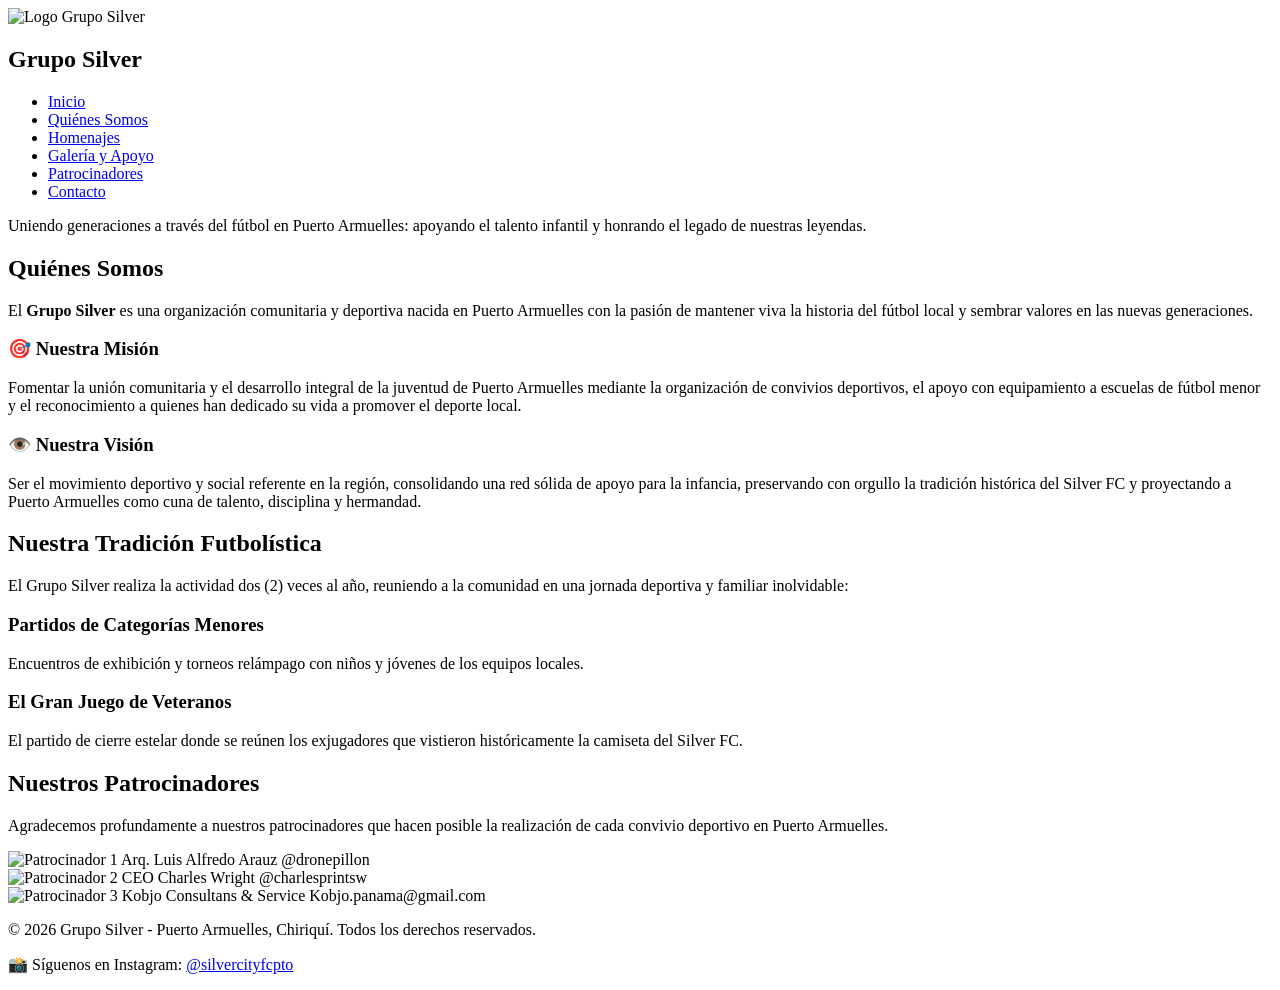
==== index.html @ 68356e7f "Add files via upload" ====
<!DOCTYPE html>
<html lang="es">
    <head>
        <meta charset="UTF-8">
        <meta name="viewport" content="width=device-width, initial-scale=1.0">
        <title>Grupo Silver - Puerto Armuelles</title>
        <!-- Importación de fuente llamativa (Montserrat desde Google Fonts) -->
        <link href="https://fonts.googleapis.com/css2?family=Montserrat:wght@700;900&display=swap" rel="stylesheet">
        <!-- Enlace relativo al archivo CSS principal -->
        <link rel="stylesheet" href="C:\CURSOS INADEH\Curso HTML\ProyectoGrupoSilver\css\estilos.css">
    </head>
    <body>

    <!-- 1. ENCABEZADO Y NAVEGACIÓN PRINCIPAL -->
    <header class="encabezado">
        <div class="logo-container">
            <img src="../img/logo.png" alt="Logo Grupo Silver" class="img-logo">
            <div class="titulo-silver">
                <h2>Grupo Silver</h2>
            </div>
        </div>

        <nav class="menu">
            <ul>
                <li><a href="index.html">Inicio</a></li>
                <li><a href="index.html#quienes-somos">Quiénes Somos</a></li>
                <li><a href="homenajes.html">Homenajes</a></li>
                <li><a href="galeria.html">Galería y Apoyo</a></li>
                <li><a href="index.html#patrocinadores">Patrocinadores</a></li>
                <li><a href="contacto.html">Contacto</a></li>
            </ul>
        </nav>
    </header>

    <!-- 2. CONTENIDO PRINCIPAL DE LA PORTADA -->
    <main>
        <!-- BANNER PRINCIPAL (HERO) -->
        <section id="inicio" class="hero">
            <p>Uniendo generaciones a través del fútbol en Puerto Armuelles: apoyando el talento infantil y honrando el legado de nuestras leyendas.</p>
        </section>

        <!-- SECCIÓN 2: QUIÉNES SOMOS -->
        <section id="quienes-somos" class="seccion">
            <h2>Quiénes Somos</h2>
            <p class="intro-somos">El <strong>Grupo Silver</strong> es una organización comunitaria y deportiva nacida en Puerto Armuelles con la pasión de mantener viva la historia del fútbol local y sembrar valores en las nuevas generaciones.</p>
            
            <div class="tarjetas-contenedor">
                <article class="tarjeta destacado">
                    <h3>🎯 Nuestra Misión</h3>
                    <p>Fomentar la unión comunitaria y el desarrollo integral de la juventud de Puerto Armuelles mediante la organización de convivios deportivos, el apoyo con equipamiento a escuelas de fútbol menor y el reconocimiento a quienes han dedicado su vida a promover el deporte local.</p>
                </article>
                <article class="tarjeta destacado">
                    <h3>👁️ Nuestra Visión</h3>
                    <p>Ser el movimiento deportivo y social referente en la región, consolidando una red sólida de apoyo para la infancia, preservando con orgullo la tradición histórica del Silver FC y proyectando a Puerto Armuelles como cuna de talento, disciplina y hermandad.</p>
                </article>
            </div>
        </section>

        <!-- SECCIÓN 3: SOBRE EL CONVIVIO -->
        <section id="evento" class="seccion">
            <h2>Nuestra Tradición Futbolística</h2>
            <p>El Grupo Silver realiza la actividad dos (2) veces al año, reuniendo a la comunidad en una jornada deportiva y familiar inolvidable:</p>
            
            <div class="tarjetas-contenedor">
                <article class="tarjeta">
                    <h3>Partidos de Categorías Menores</h3>
                    <p>Encuentros de exhibición y torneos relámpago con niños y jóvenes de los equipos locales.</p>
                </article>
                <article class="tarjeta">
                    <h3>El Gran Juego de Veteranos</h3>
                    <p>El partido de cierre estelar donde se reúnen los exjugadores que vistieron históricamente la camiseta del Silver FC.</p>
                </article>
            </div>
        </section>

        <!-- SECCIÓN 4: PATROCINADORES Y ALIADOS -->
        <section id="patrocinadores" class="seccion seccion-patrocinadores">
            <h2>Nuestros Patrocinadores</h2>
            <p class="intro-somos">Agradecemos profundamente a nuestros patrocinadores que hacen posible la realización de cada convivio deportivo en Puerto Armuelles.</p>
            
            <div class="patrocinadores-grid">
                <div class="caja-patrocinador">
                    <img src="../img/patrocinio/dronepillon.png" alt="Patrocinador 1" class="img-patrocinador">
                    <span>Arq. Luis Alfredo Arauz</span>
                    <span>@dronepillon</span>
                </div>
                <div class="caja-patrocinador">
                    <img src="../img/patrocinio/charlesprints.png" alt="Patrocinador 2" class="img-patrocinador">
                    <span>CEO Charles Wright</span>
                    <span>@charlesprintsw</span>
                </div>
                <div class="caja-patrocinador">
                    <img src="../img/patrocinio/logo-kobjo.png" alt="Patrocinador 3" class="img-patrocinador">
                    <span>Kobjo Consultans & Service</span>
                    <span>Kobjo.panama@gmail.com</span>
                </div>
            </div>
        </section>
    </main>

    <!-- 3. PIE DE PÁGINA -->
    <footer class="pie-pagina">
        <p>&copy; 2026 Grupo Silver - Puerto Armuelles, Chiriquí. Todos los derechos reservados.</p>
        <p class="footer-social">📸 Síguenos en Instagram: <a href="https://instagram.com/silvercityfcpto" target="_blank">@silvercityfcpto</a></p>
    </footer>

</body>
</html>
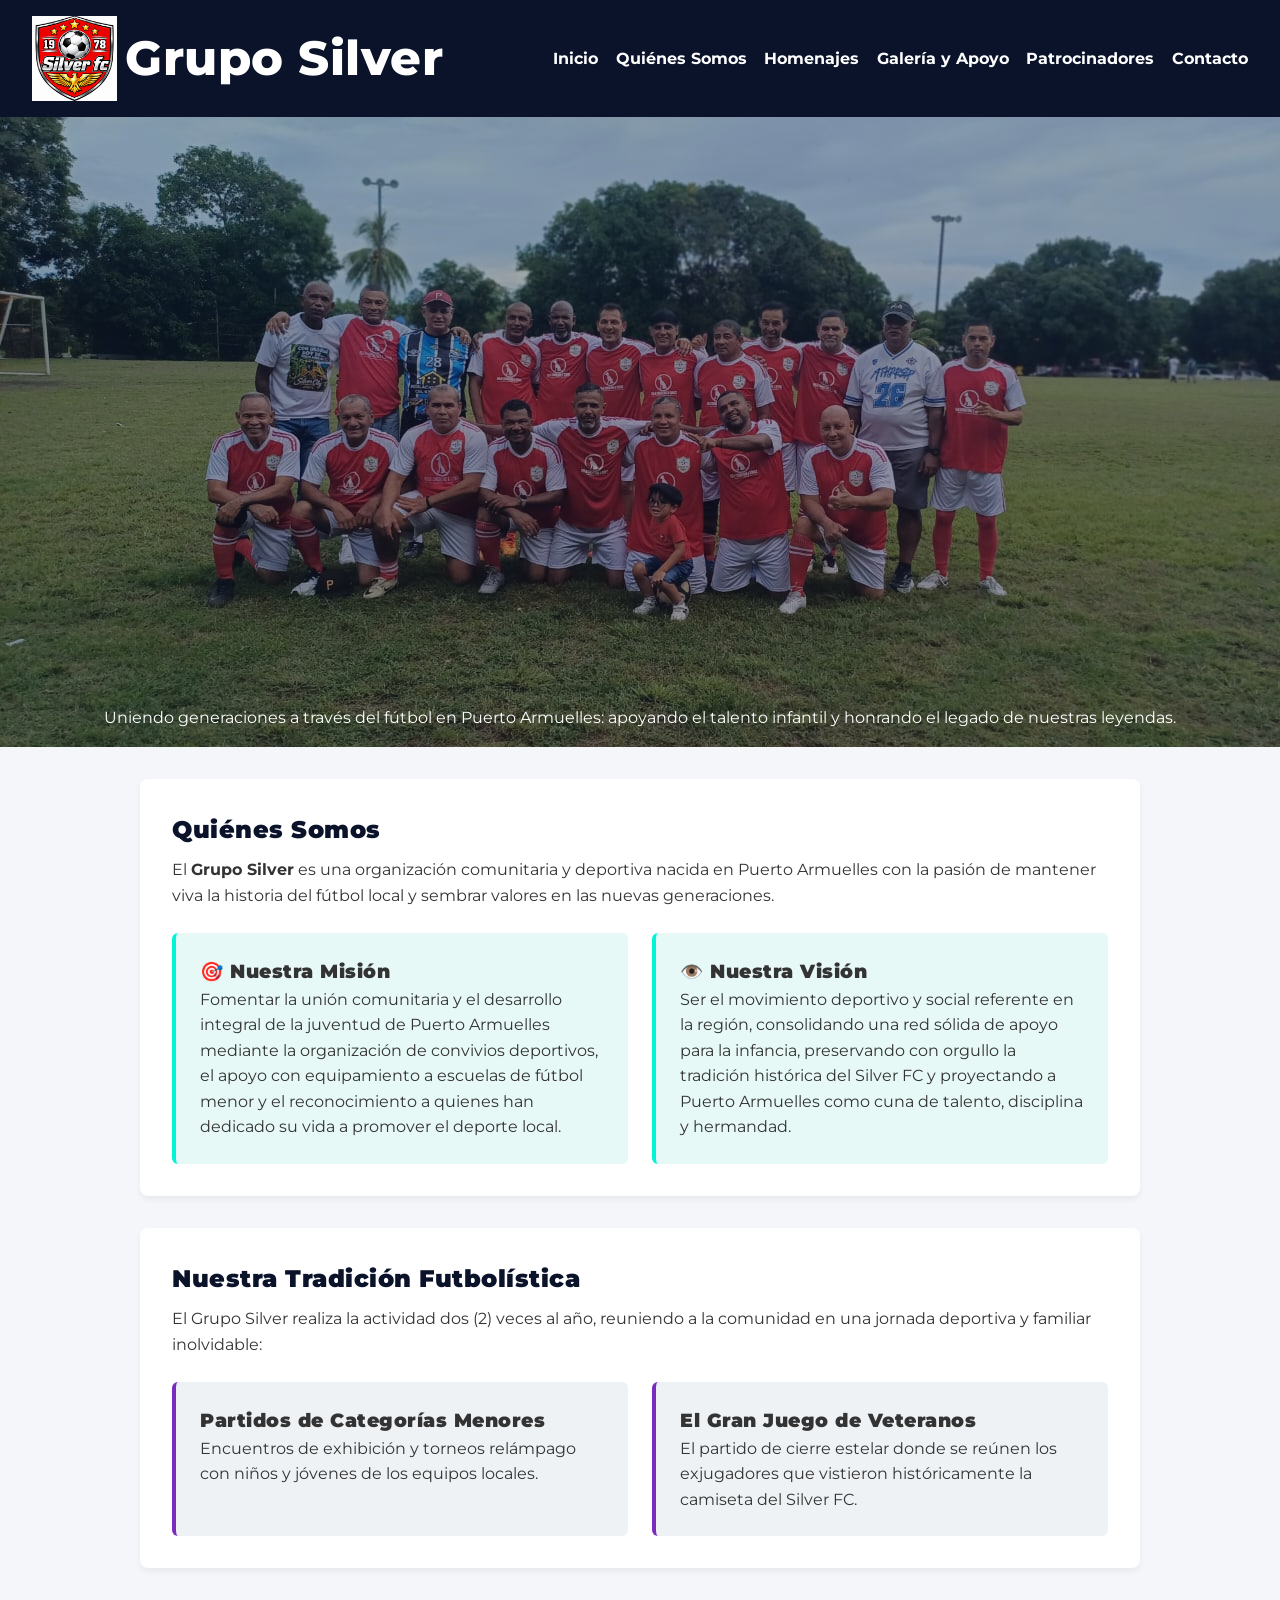
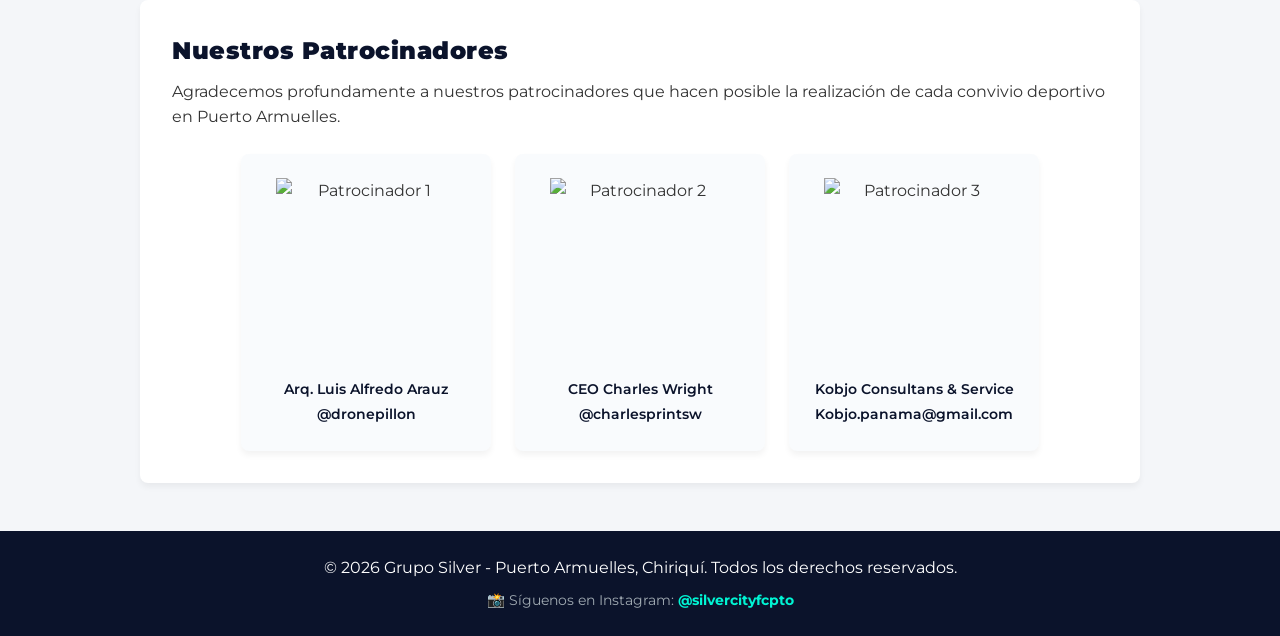
==== commit 2d52aa2f: "Add files via upload" ====
--- a/index.html
+++ b/index.html
@@ -7,7 +7,7 @@
         <!-- Importación de fuente llamativa (Montserrat desde Google Fonts) -->
         <link href="https://fonts.googleapis.com/css2?family=Montserrat:wght@700;900&display=swap" rel="stylesheet">
         <!-- Enlace relativo al archivo CSS principal -->
-        <link rel="stylesheet" href="C:\CURSOS INADEH\Curso HTML\ProyectoGrupoSilver\css\estilos.css">
+        <link rel="stylesheet" href="../css/estilos.css">
     </head>
     <body>
 
--- a/css/estilos.css
+++ b/css/estilos.css
@@ -0,0 +1,446 @@
+
+/* ==========================================================================
+   1. RESET BÁSICO Y CONFIGURACIÓN GLOBAL
+   Afecta a todo el documento HTML (<body> y todos los elementos internos)
+   ========================================================================== */
+
+/* Selector universal: elimina márgenes/rellenos por defecto de los navegadores 
+   y asegura que el ancho/alto de los elementos incluya bordes y paddings */
+* {
+    margin: 0;
+    padding: 0;
+    box-sizing: border-box;
+}
+
+/* Configuración del cuerpo general de la página web */
+body 
+    /*Aplica la fuente llamativa a toda la página */
+    {
+     font-family: 'Montserrat', sans-serif; 
+     color: #333333;
+     background-color: #f4f6f9;
+     line-height: 1.6;
+    }
+
+/* Regla general para títulos: asegura una tipografía imponente y deportiva */
+h1, h2, h3 {
+    font-family: 'Montserrat', sans-serif;
+    font-weight: 900;          /* Grosor extra negrita para resaltar */
+    letter-spacing: 0.5px;     /* Espaciado sutil entre letras */
+}
+
+/* ==========================================================================
+   2. ENCABEZADO (HEADER) Y NAVEGACIÓN
+   Afecta a la barra superior negra (<header class="encabezado">) y al menú
+   ========================================================================== */
+
+/* Contenedor principal de la barra superior */
+.encabezado {
+    background-color: #0b132b; /* Azul muy oscuro / Negro elegante de la paleta */
+    color: #ffffff;            /* Texto e íconos en blanco */
+    display: flex;             /* Activa Flexbox para alinear elementos horizontalmente */
+    justify-content: space-between; /* Distribuye el logo a la izquierda y el menú a la derecha */
+    align-items: center;       /* Centra verticalmente los elementos dentro de la barra */
+    padding: 1rem 2rem;        /* Espaciado interno superior/inferior y lateral */
+}
+
+/* Contenedor flexible que agrupa el escudo del equipo y el título */
+.logo-container {
+    display: flex;
+    align-items: center;
+    gap: 0.5rem;               /* Espacio horizontal de separación entre el logo y el título */
+}
+
+/* Estilo para la imagen del escudo oficial */
+.img-logo {
+    height: 85px;             /* Altura destacada en el encabezado */
+    width: auto;               /* Ancho automático para no distorsionar el escudo */
+    object-fit: contain;       /* Garantiza que la imagen mantenga su proporción original */
+}
+
+/* Tamaño y estilo para el título principal "Grupo Silver" (cuando se ubique en la barra) */
+.titulo-silver h2 {
+    font-size: 3.0rem;         /* Tamaño de letra muy grande e imponente */
+    color: #ffffff;            /* Color de texto blanco puro */
+    font-weight: 800;
+    margin: 0;
+    line-height: 1.1;
+}
+
+/* Estilos para la lista no ordenada del menú de navegación (<nav class="menu">) */
+.menu ul {
+    display: flex;             /* Coloca las opciones del menú una al lado de la otra */
+    list-style: none;          /* Quita las viñetas por defecto de los elementos <li> */
+    gap: 1.1rem;               /* Espacio horizontal entre cada enlace del menú */
+    margin: 0;
+    padding: 0;
+}
+
+/* Estilos de los enlaces individuales del menú (<a>) */
+.menu a {
+    color: #ffffff;            /* Texto en color blanco */
+    text-decoration: none;     /* Quita el subrayado azul por defecto de las etiquetas <a> */
+    font-weight: bold;         /* Texto en negrita */
+    transition: color 0.3s ease; /* Transición suave al cambiar de color al pasar el cursor */
+}
+
+/* Efecto Hover: cambia de color al pasar el cursor sobre un enlace del menú */
+.menu a:hover {
+    color: #00f5d4;            /* Cambia a color turquesa brillante al interactuar */
+}
+
+/* ==========================================================================
+   3. SECCIONES Y CONTENIDOS GENERALES (<section class="seccion">)
+   Afecta a los contenedores principales: Quiénes Somos, Tradición, Homenajes, etc.
+   ========================================================================== */
+
+/* Tarjetas de contenedor blanco centrado para cada sección de la página */
+.seccion {
+    max-width: 1000px;         /* Limita el ancho máximo para no extenderse en pantallas gigantes */
+    margin: 2rem auto;         /* Centra la sección horizontalmente en la pantalla */
+    padding: 2rem;             /* Espaciado interno alrededor del contenido */
+    background-color: #ffffff; /* Fondo blanco para hacer contraste limpio */
+    border-radius: 8px;        /* Bordes suavemente redondeados */
+    box-shadow: 0 4px 6px rgba(0,0,0,0.05); /* Sombra ligera para dar efecto de elevación */
+}
+
+/* Subtítulos dentro de cada sección interior */
+.seccion h2 {
+    color: #0b132b;            /* Azul oscuro institucional */
+    margin-bottom: 0.5rem;     /* Espacio inferior de separación */
+}
+
+/* Párrafos de introducción dentro de las secciones */
+.intro-somos {
+    margin-bottom: 1rem;
+}
+
+/* ==========================================================================
+   4. BANNER PRINCIPAL / HERO
+   Afecta al bloque superior de bienvenida en index.html. 
+   Utiliza una imagen de fondo combinada con un filtro oscuro semitransparente 
+   para garantizar la legibilidad del texto blanco.
+   ========================================================================== */
+
+.hero {
+    /* Capa oscura semitransparente encima combinada con la ruta de tu imagen de fondo */
+    background: linear-gradient(rgba(11, 19, 43, 0.35), rgba(28, 37, 65, 0.35)), url('../img/fondo-hero.jpeg');
+    
+    background-size: cover;       /* Escala la imagen para que cubra todo el ancho y alto del contenedor */
+    background-position: center;  /* Centra la imagen perfectamente en la pantalla */
+    background-repeat: no-repeat; /* Evita que la imagen se repita en forma de mosaico */ 
+    color: #ffffff;               /* Texto principal en blanco */
+    
+    /* Configuración de Flexbox corregida */
+    display: flex;
+    flex-direction: column;       /* Organiza el título y el texto en columna (uno debajo del otro) */
+    min-height: 70vh;             /* Mantiene la altura mínima para que la foto se vea completa */
+    padding: 1rem 2rem;           /* Relleno interno equilibrado (14rem era demasiado alto y empujaba de más) */
+    
+    /* Alineaciones correctas para llevar el texto abajo y centrarlo */
+    justify-content: flex-end;    /* Empuja todo el contenido hacia la parte inferior del recuadro */
+    align-items: center;          /* Centra perfectamente el texto de forma horizontal */
+    text-align: center;           /* Asegura que las líneas múltiples del texto estén centradas */
+}
+
+/* ==========================================================================
+   5. TARJETAS Y GALERÍAS (SISTEMA FLEXBOX)
+   Afecta a la Misión, Visión, Convivios y Cajas de Equipamiento Deportivo
+   ========================================================================== */
+
+/* Contenedores flexibles que agrupan varias tarjetas alineadas horizontalmente */
+.tarjetas-contenedor, 
+.galeria-apoyo {
+    display: flex;             /* Organiza las tarjetas en filas */
+    gap: 1.5rem;               /* Separación entre tarjetas adyacentes */
+    margin-top: 1.5rem;
+    flex-wrap: wrap;           /* Permite que las tarjetas bajen si la pantalla es muy angosta */
+}
+
+/* Tarjetas individuales de contenido (Misión, Visión, Convivios, etc.) */
+.tarjeta, 
+.caja-apoyo {
+    flex: 1;                   /* Cada tarjeta ocupa el mismo espacio disponible */
+    min-width: 250px;          /* Ancho mínimo antes de adaptarse a dispositivos móviles */
+    background-color: #eef2f5; /* Fondo gris claro suave */
+    padding: 1.5rem;           /* Relleno interior */
+    border-radius: 6px;        /* Bordes suavizados */
+    border-left: 4px solid #7b2cbf; /* Borde de acento lateral en color morado */
+}
+
+/* Modificador para tarjetas resaltadas (Misión y Visión) */
+.tarjeta.destacado {
+    border-left-color: #00f5d4; /* Borde de acento lateral en turquesa */
+    background-color: #e6f9f6; /* Fondo con tinte verdoso/turquesa muy sutil */
+}
+
+/* Cajas de la galería de apoyo al fútbol menor */
+.caja-apoyo {
+    text-align: center;
+    font-weight: bold;
+    font-size: 1.1rem;
+    background-color: #7b2cbf; /* Fondo morado intenso de acento */
+    color: #ffffff;            /* Texto en blanco */
+}
+
+/* ==========================================================================
+   6. LISTAS DE HOMENAJES
+   Afecta a la sección <ul class="lista-homenajes">
+   ========================================================================== */
+
+/* Ajuste para la lista de viñetas en la sección de reconocimientos */
+.lista-homenajes {
+    margin-top: 1rem;
+    padding-left: 1.5rem;      /* Espacio de sangría a la izquierda para mostrar los puntos */
+}
+
+/* Separación entre cada ítem de la lista */
+.lista-homenajes li {
+    margin-bottom: 0.5rem;
+}
+
+/* ==========================================================================
+   7. PIE DE PÁGINA (FOOTER)
+   Afecta a la franja oscura inferior (<footer class="pie-pagina">)
+   ========================================================================== */
+
+/* Estilos de la franja del pie de página */
+.pie-pagina {
+    background-color: #0b132b; /* Azul muy oscuro / Negro institucional */
+    color: #ffffff;            /* Texto en blanco */
+    text-align: center;        /* Centra el texto del copyright y enlaces */
+    padding: 1.5rem;           /* Espaciado interno */
+    margin-top: 3rem;          /* Separación con la última sección de la página */
+}
+
+/* Párrafo para la red social en el footer */
+.footer-social {
+    margin-top: 0.5rem;
+    font-size: 0.9rem;
+    color: #a0aab2;            /* Texto gris claro secundario */
+}
+
+/* Enlaces dentro del pie de página */
+.footer-social a {
+    color: #00f5d4;            /* Enlace en turquesa brillante */
+    text-decoration: none;     /* Sin subrayado */
+    font-weight: bold;
+}
+/* ==========================================================================
+   ESTILOS PARA EL CARRUSEL HORIZONTAL (DESLIZABLE)
+   Permite mostrar múltiples fotos en fila con desplazamiento lateral suave
+   ========================================================================== */
+
+/* Contenedor principal que activa el scroll horizontal */
+.carrusel-contenedor {
+    display: flex;             /* Coloca las tarjetas de fotos una al lado de la otra en fila */
+    gap: 1.5rem;               /* Espacio de separación horizontal entre cada foto */
+    overflow-x: auto;          /* Habilita la barra de desplazamiento horizontal si hay muchas fotos */
+    padding: 1rem 0.5rem;      /* Espacio interno superior/inferior para que no corte las sombras */
+    scroll-snap-type: x mandatory; /* Hace que el desplazamiento se ajuste/ancore de forma suave */
+    scroll-behavior: smooth;   /* Desplazamiento suave al interactuar */
+}
+
+/* Ocultar la barra de desplazamiento fea en navegadores modernos (Chrome, Safari, Edge) */
+.carrusel-contenedor::-webkit-scrollbar {
+    height: 8px;               /* Altura de la barra de desplazamiento */
+}
+
+.carrusel-contenedor::-webkit-scrollbar-track {
+    background: #eef2f5;       /* Color de fondo de la barra */
+    border-radius: 4px;
+}
+
+.carrusel-contenedor::-webkit-scrollbar-thumb {
+    background: #0b132b;       /* Color oscuro institucional para la barra deslizante */
+    border-radius: 4px;
+}
+
+/* Tarjeta individual dentro del carrusel */
+.carrusel-item {
+    flex: 0 0 280px;           /* Ancho fijo para cada tarjeta de foto en el carrusel */
+    background-color: #0b132b; /* Fondo oscuro institucional */
+    border-radius: 8px;        /* Bordes redondeados */
+    overflow: hidden;          /* Oculta los sobrantes de la imagen al redondear */
+    box-shadow: 0 4px 8px rgba(0,0,0,0.15); /* Sombra elegante */
+    scroll-snap-align: start;  /* Asegura que la tarjeta se alinee perfectamente al deslizar */
+    transition: transform 0.3s ease; /* Transición fluida al pasar el cursor */
+}
+
+/* Efecto de elevación al pasar el mouse por encima de la tarjeta del carrusel */
+.carrusel-item:hover {
+    transform: translateY(-5px);
+}
+
+/* Imagen dentro del carrusel */
+.carrusel-item img {
+    width: 100%;               /* Ocupa todo el ancho de la tarjeta */
+    height: 200px;             /* Altura fija uniforme para todas las fotos del carrusel */
+    object-fit: cover;         /* Evita que la foto se deforme o estire */
+    display: block;
+}
+
+//* ==========================================================================
+   ESTILOS PARA VIDEOS LOCALES (.mp4)
+   ========================================================================== */
+.video-contenedor {
+    max-width: 100px;
+    margin: 2rem auto;
+    text-align: center;
+}
+
+.video-responsive {
+    width: 30%;
+    height: auto;
+    border-radius: 8px;
+    box-shadow: 0 4px 10px rgba(0, 0, 0, 0.2);
+    background-color: #0b132b; /* Fondo oscuro institucional mientras carga el video */
+}
+
+/* ==========================================================================
+   ESTILOS DE LA GALERÍA Y CONTROL DE TAMAÑO DE IMÁGENES
+   ========================================================================== */
+
+/* Contenedor de la cuadrícula */
+.galeria-grid {
+    display: grid;
+    grid-template-columns: repeat(auto-fit, minmax(280px, 1fr)); /* Crea columnas adaptables */
+    gap: 1.5rem; /* Espacio entre las tarjetas de fotos */
+    margin: 2rem 0;
+}
+
+/* Tarjeta individual de cada foto */
+.item-galeria {
+    background-color: #ffffff;
+    border-radius: 8px;
+    box-shadow: 0 4px 8px rgba(0, 0, 0, 0.1);
+    overflow: hidden;
+    text-align: center;
+    padding-bottom: 1rem;
+}
+
+/* Control estricto del tamaño de las imágenes para que no se vean gigantes */
+.item-galeria img {
+    width: 100%;           /* Ocupa todo el ancho de su tarjeta */
+    height: 220px;         /* Altura fija y uniforme para todas las fotos */
+    object-fit: cover;     /* Evita que la foto se deforme rellenando el espacio de forma limpia */
+    display: block;
+}
+
+/* Estilo del texto debajo de la foto */
+.pie-foto {
+    display: block;
+    margin-top: 0.8rem;
+    font-weight: 600;
+    color: #0b132b;
+    font-size: 0.95rem;
+}
+
+/* ==========================================================================
+   ESTILOS PARA EL FORMULARIO DE CONTACTO
+   ========================================================================== */
+.formulario-contacto {
+    display: flex;
+    flex-direction: column;
+    gap: 1.2rem;
+    max-width: 600px;
+    margin: 2rem auto;
+    background-color: #f9fbfd;
+    padding: 2rem;
+    border-radius: 8px;
+    box-shadow: 0 4px 10px rgba(0, 0, 0, 0.05);
+    border-top: 4px solid #0b132b; /* Detalle institucional */
+}
+
+.campo-grupo {
+    display: flex;
+    flex-direction: column;
+    text-align: left;
+}
+
+.campo-grupo label {
+    font-weight: 600;
+    margin-bottom: 0.4rem;
+    color: #0b132b;
+    font-size: 0.95rem;
+}
+
+.campo-grupo input,
+.campo-grupo select,
+.campo-grupo textarea {
+    padding: 0.8rem;
+    border: 1px solid #cbd5e1;
+    border-radius: 6px;
+    font-family: 'Montserrat', sans-serif;
+    font-size: 1rem;
+    background-color: #ffffff;
+    transition: border-color 0.3s ease;
+}
+
+.campo-grupo input:focus,
+.campo-grupo select:focus,
+.campo-grupo textarea:focus {
+    outline: none;
+    border-color: #0b132b;
+    box-shadow: 0 0 0 3px rgba(11, 19, 43, 0.1);
+}
+
+.btn-enviar {
+    background-color: #0b132b;
+    color: #ffffff;
+    font-weight: bold;
+    padding: 0.9rem;
+    border: none;
+    border-radius: 6px;
+    cursor: pointer;
+    font-size: 1rem;
+    font-family: 'Montserrat', sans-serif;
+    transition: background-color 0.3s ease, transform 0.2s ease;
+}
+
+.btn-enviar:hover {
+    background-color: #1c2541;
+    transform: translateY(-2px);
+}
+
+/* ==========================================================================
+   ESTILOS PARA LA SECCIÓN DE PATROCINADORES Y ALIADOS
+   Define la estructura en cuadrícula flexible y el tamaño de los logos comerciales.
+   ========================================================================== */
+
+/* Contenedor principal que organiza las cajas de los patrocinadores en fila */
+.patrocinadores-grid {
+    display: flex;                /* Utiliza Flexbox para alinear los elementos horizontalmente */
+    flex-wrap: wrap;              /* Permite que las cajas bajen a la siguiente línea si la pantalla es estrecha */
+    gap: 1.5rem;                  /* Espacio de separación uniforme entre cada caja de patrocinador */
+    justify-content: center;      /* Centra todas las cajas horizontalmente dentro de la sección */
+    margin-top: 1.5rem;           /* Margen superior para separarlo del párrafo introductorio */
+}
+
+/* Tarjeta individual para cada aliado o patrocinador */
+.caja-patrocinador {
+    background-color: #f9fbfd;    /* Fondo blanco con un tinte sutil gris/azulado muy limpio */
+    padding: 1.5rem;              /* Espacio de relleno interno alrededor del logo y el texto */
+    border-radius: 8px;           /* Bordes suavemente redondeados para dar un aspecto moderno */
+    text-align: center;           /* Centra el texto y la imagen dentro de la tarjeta */
+    box-shadow: 0 4px 6px rgba(0,0,0,0.05); /* Sombra ligera y elegante para dar efecto de elevación */
+    flex: 1;                      /* Permite que las tarjetas distribuyan el espacio equitativamente */
+    min-width: 200px;             /* Ancho mínimo antes de que se adapten a dispositivos móviles */
+    max-width: 250px;             /* Ancho máximo para evitar que las tarjetas crezcan demasiado */
+}
+
+/* Control estricto del tamaño de los logotipos de los patrocinadores */
+.img-patrocinador {
+    max-width: 180px;             /* Limita el ancho máximo para que ningún logo luzca exageradamente grande */
+    height: 185px;                 /* Fija una altura uniforme para que todos los logos mantengan simetría */
+    object-fit: contain;          /* Asegura que la imagen completa se vea sin recortarse ni deformarse */
+    display: block;               /* Convierte la imagen en elemento de bloque */
+    margin: 0 auto 0.8rem auto;   /* Centra la imagen horizontalmente y deja un espacio inferior con el texto */
+}
+
+/* Estilo para el texto descriptivo o nombre del aliado debajo de cada logo */
+.caja-patrocinador span {
+    font-weight: 600;             /* Texto seminegrita para destacar la etiqueta */
+    color: #0b132b;               /* Color azul oscuro institucional del Grupo Silver */
+    font-size: 0.9rem;            /* Tamaño de fuente ligeramente más pequeño y equilibrado */
+}
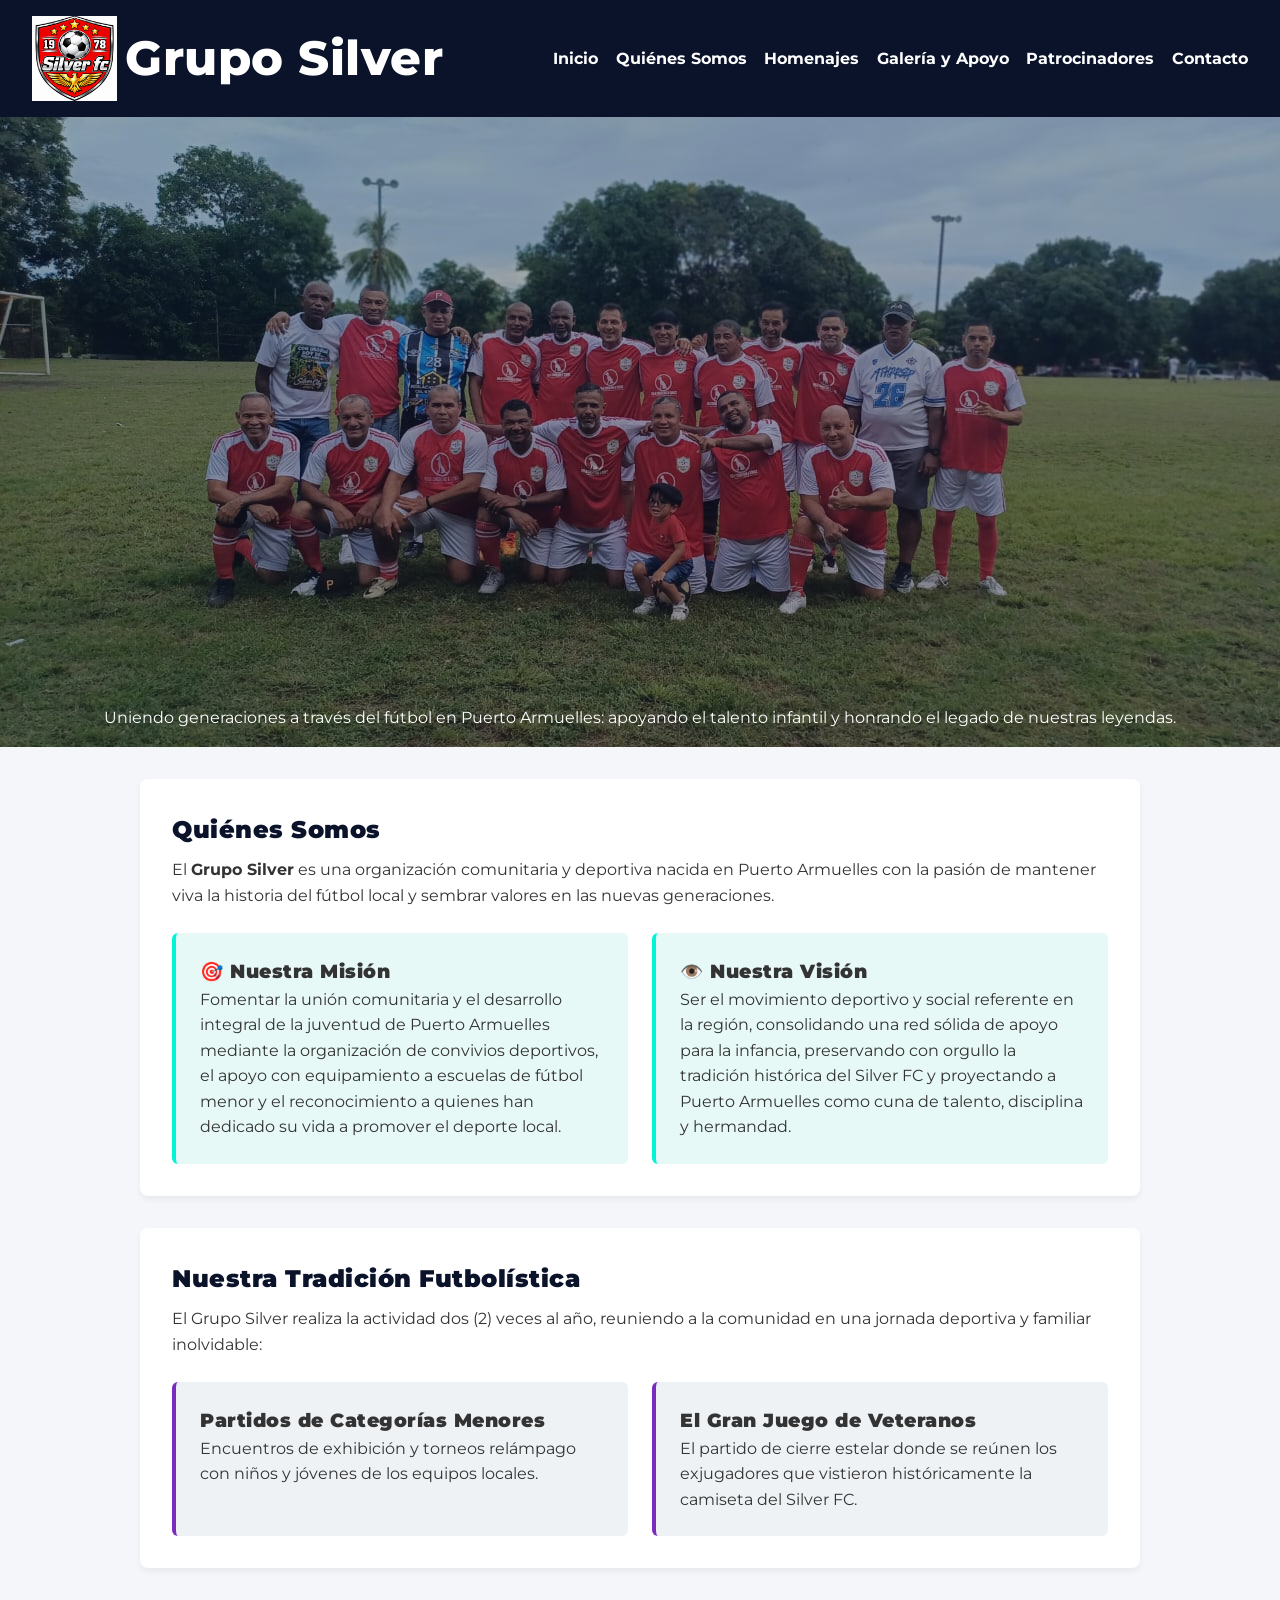
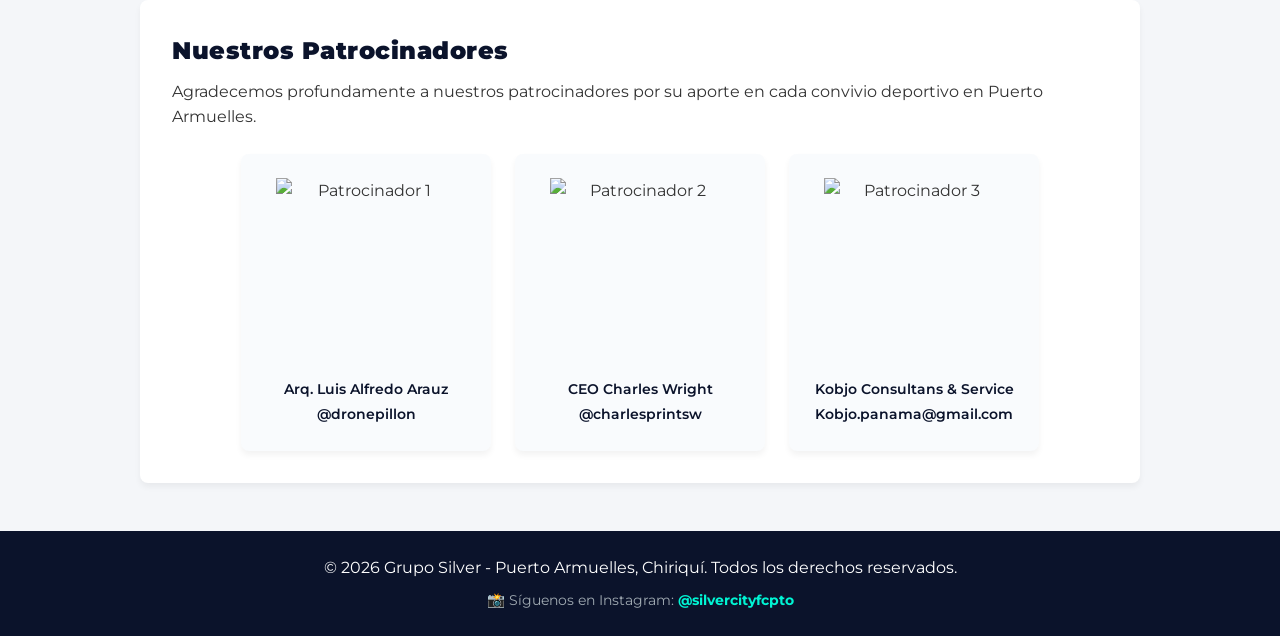
==== commit 8417eed5: "Update index.html" ====
--- a/index.html
+++ b/index.html
@@ -7,14 +7,14 @@
         <!-- Importación de fuente llamativa (Montserrat desde Google Fonts) -->
         <link href="https://fonts.googleapis.com/css2?family=Montserrat:wght@700;900&display=swap" rel="stylesheet">
         <!-- Enlace relativo al archivo CSS principal -->
-        <link rel="stylesheet" href="../css/estilos.css">
+        <link rel="stylesheet" href="css/estilos.css">
     </head>
     <body>
 
     <!-- 1. ENCABEZADO Y NAVEGACIÓN PRINCIPAL -->
     <header class="encabezado">
         <div class="logo-container">
-            <img src="../img/logo.png" alt="Logo Grupo Silver" class="img-logo">
+            <img src="img/logo.png" alt="Logo Grupo Silver" class="img-logo">
             <div class="titulo-silver">
                 <h2>Grupo Silver</h2>
             </div>
@@ -76,21 +76,21 @@
         <!-- SECCIÓN 4: PATROCINADORES Y ALIADOS -->
         <section id="patrocinadores" class="seccion seccion-patrocinadores">
             <h2>Nuestros Patrocinadores</h2>
-            <p class="intro-somos">Agradecemos profundamente a nuestros patrocinadores que hacen posible la realización de cada convivio deportivo en Puerto Armuelles.</p>
+            <p class="intro-somos">Agradecemos profundamente a nuestros patrocinadores por su aporte en cada convivio deportivo en Puerto Armuelles.</p>
             
             <div class="patrocinadores-grid">
                 <div class="caja-patrocinador">
-                    <img src="../img/patrocinio/dronepillon.png" alt="Patrocinador 1" class="img-patrocinador">
+                    <img src="img/patrocinio/dronepillon.png" alt="Patrocinador 1" class="img-patrocinador">
                     <span>Arq. Luis Alfredo Arauz</span>
                     <span>@dronepillon</span>
                 </div>
                 <div class="caja-patrocinador">
-                    <img src="../img/patrocinio/charlesprints.png" alt="Patrocinador 2" class="img-patrocinador">
+                    <img src="img/patrocinio/charlesprints.png" alt="Patrocinador 2" class="img-patrocinador">
                     <span>CEO Charles Wright</span>
                     <span>@charlesprintsw</span>
                 </div>
                 <div class="caja-patrocinador">
-                    <img src="../img/patrocinio/logo-kobjo.png" alt="Patrocinador 3" class="img-patrocinador">
+                    <img src="img/patrocinio/logo-kobjo.png" alt="Patrocinador 3" class="img-patrocinador">
                     <span>Kobjo Consultans & Service</span>
                     <span>Kobjo.panama@gmail.com</span>
                 </div>
@@ -105,4 +105,4 @@
     </footer>
 
 </body>
-</html>+</html>
--- a/css/estilos.css
+++ b/css/estilos.css
@@ -21,6 +21,27 @@
      background-color: #f4f6f9;
      line-height: 1.6;
     }
+/* Adaptación para teléfonos móviles */
+@media (max-width: 768px) {
+  /* Ajustar imágenes para que no se desborden */
+  img, video {
+    max-width: 100%;
+    height: auto;
+  }
+
+  /* Hacer que el menú de navegación se organice en columna */
+  nav ul {
+    flex-direction: column;
+    align-items: center;
+    gap: 10px;
+  }
+
+  /* Ajustar márgenes y contenedor principal */
+  body {
+    padding: 10px;
+    font-size: 16px;
+  }
+}
 
 /* Regla general para títulos: asegura una tipografía imponente y deportiva */
 h1, h2, h3 {
@@ -443,4 +464,4 @@
     font-weight: 600;             /* Texto seminegrita para destacar la etiqueta */
     color: #0b132b;               /* Color azul oscuro institucional del Grupo Silver */
     font-size: 0.9rem;            /* Tamaño de fuente ligeramente más pequeño y equilibrado */
-}+}
